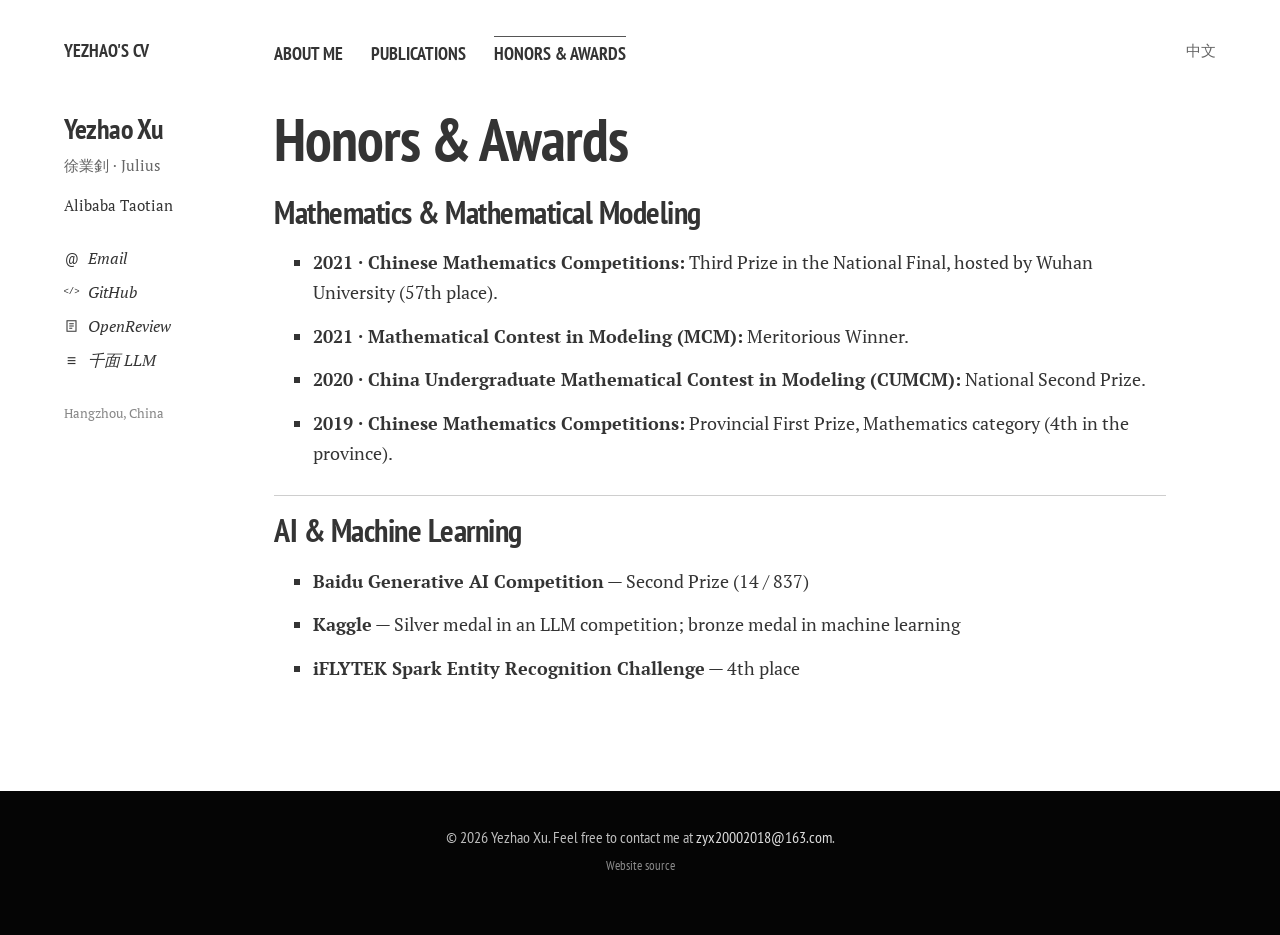
==== honors.html @ 86b39be3 "Match reference CV typography and add mathematics competition honors" ====
<!doctype html>
<html lang="en">
<head>
<meta charset="utf-8"><meta name="viewport" content="width=device-width, initial-scale=1">
<meta name="theme-color" content="#ffffff">
<title>Honors & Awards | Yezhao Xu</title>
<meta name="description" content="Yezhao Xu (Julius), Alibaba Taotian. Agentic AI, LLM post-training, and tool use. Nanjing University alumnus.">
<meta property="og:title" content="Yezhao Xu | Academic Homepage"><meta property="og:type" content="website"><meta property="og:url" content="https://pkcontinue.github.io/honors.html">
<link rel="canonical" href="https://pkcontinue.github.io/honors.html"><link rel="icon" href="assets/favicon.svg" type="image/svg+xml">
<link rel="stylesheet" href="style.css?v=cv-4"><script src="script.js?v=cv-4" defer></script>
</head>
<body data-page="honors"><a class="skip" href="#main">Skip to content</a>
<header class="masthead"><div class="masthead-inner"><a class="site-name" href="index.html">YEZHAO'S CV</a><nav aria-label="Main navigation"><a href="index.html" data-page-link="about" data-i18n="navAbout">About Me</a><a href="publications.html" data-page-link="publications" data-i18n="navPapers">Publications</a><a href="honors.html" data-page-link="honors" aria-current="page" data-i18n="navHonors">Honors & Awards</a></nav><button class="language-toggle" type="button" aria-label="切换到中文">中文</button></div></header>
<div class="layout"><aside class="profile" aria-label="Personal information"><h2 class="profile-name">Yezhao Xu</h2><p class="native-name">徐業釗 · Julius</p><p class="affiliation" data-i18n="affiliation">Alibaba Taotian</p>
<ul class="profile-links"><li><span class="link-icon" aria-hidden="true">@</span><a href="mailto:zyx20002018@163.com">Email</a></li><li><span class="link-icon code-icon" aria-hidden="true">&lt;/&gt;</span><a href="https://github.com/pkcontinue" target="_blank" rel="noopener noreferrer">GitHub</a></li><li><svg class="link-icon" viewBox="0 0 20 20" aria-hidden="true"><path d="M4 3h12v14H4zM7 7h6M7 10h6M7 13h4"/></svg><a href="https://openreview.net/profile?id=%7EYezhao_xu2" target="_blank" rel="noopener noreferrer">OpenReview</a></li><li><span class="link-icon" aria-hidden="true">≡</span><a href="https://github.com/pkcontinue/thousand-faces-of-llm" target="_blank" rel="noopener noreferrer">千面 LLM</a></li></ul><p class="profile-location" data-i18n="location">Hangzhou, China</p></aside><main id="main"><section id="honors"><h1 class="page-title" data-i18n="awardsTitle">Honors & Awards</h1></section>
<section id="math-awards"><h2 data-i18n="mathAwardsTitle">Mathematics & Mathematical Modeling</h2><ul class="award-list">
<li data-i18n="math2021"><strong>2021 · Chinese Mathematics Competitions:</strong> Third Prize in the National Final, hosted by Wuhan University (57th place).</li>
<li data-i18n="mcm2021"><strong>2021 · Mathematical Contest in Modeling (MCM):</strong> Meritorious Winner.</li>
<li data-i18n="cumcm2020"><strong>2020 · China Undergraduate Mathematical Contest in Modeling (CUMCM):</strong> National Second Prize.</li>
<li data-i18n="math2019"><strong>2019 · Chinese Mathematics Competitions:</strong> Provincial First Prize, Mathematics category (4th in the province).</li>
</ul></section><section id="ai-awards"><h2 data-i18n="aiAwardsTitle">AI & Machine Learning</h2><ul class="award-list">
<li data-i18n="award1"><strong>Baidu Generative AI Competition</strong> — Second Prize (14 / 837)</li><li data-i18n="award2"><strong>Kaggle</strong> — Silver medal in an LLM competition; bronze medal in machine learning</li><li data-i18n="award3"><strong>iFLYTEK Spark Entity Recognition Challenge</strong> — 4th place</li></ul></section></main></div><footer>© <span id="year">2026</span> Yezhao Xu. <span data-i18n="footerContact">Feel free to contact me at</span> <a href="mailto:zyx20002018@163.com">zyx20002018@163.com</a>.<br><a class="source-link" href="https://github.com/pkcontinue/pkcontinue.github.io" target="_blank" rel="noopener noreferrer" data-i18n="source">Website source</a></footer></body></html>
---- style.css ----
@font-face {
  font-family: 'PT Sans Narrow';
  font-style: normal;
  font-weight: 400;
  font-display: swap;
  src: url(assets/fonts/cv-font-0.ttf) format('truetype');
}
@font-face {
  font-family: 'PT Sans Narrow';
  font-style: normal;
  font-weight: 700;
  font-display: swap;
  src: url(assets/fonts/cv-font-1.ttf) format('truetype');
}
@font-face {
  font-family: 'PT Serif';
  font-style: italic;
  font-weight: 400;
  font-display: swap;
  src: url(assets/fonts/cv-font-2.ttf) format('truetype');
}
@font-face {
  font-family: 'PT Serif';
  font-style: normal;
  font-weight: 400;
  font-display: swap;
  src: url(assets/fonts/cv-font-3.ttf) format('truetype');
}
@font-face {
  font-family: 'PT Serif';
  font-style: normal;
  font-weight: 700;
  font-display: swap;
  src: url(assets/fonts/cv-font-4.ttf) format('truetype');
}
:root{--text:#343434;--muted:#727272;--line:#cecece;--serif:'PT Serif',Georgia,'Songti SC',serif;--heading:'PT Sans Narrow','Arial Narrow','PingFang SC',sans-serif}
*{box-sizing:border-box}html{scroll-behavior:smooth}body{margin:0;background:#fff;color:var(--text);font:18px/1.65 var(--serif);-webkit-font-smoothing:antialiased}a{color:inherit;text-decoration:none;border-bottom:1px dotted #aaa}a:hover{color:#000;border-bottom-color:#222}a:focus-visible,button:focus-visible{outline:2px solid #555;outline-offset:5px}strong{font-weight:700}::selection{background:#e6e6e6}.skip{position:fixed;top:-100px;left:15px;background:white;padding:8px;z-index:20}.skip:focus{top:10px}.masthead-inner{max-width:1210px;margin:0 auto;min-height:101px;display:grid;grid-template-columns:180px minmax(0,1fr) auto;gap:50px;align-items:center;font-family:var(--heading);font-weight:700}.site-name{border:0;font-size:18px;white-space:nowrap}nav{display:flex;gap:28px;align-items:center}nav a{text-transform:uppercase;font-size:18px;line-height:1.3;border:0;padding-top:5px;border-top:1px solid transparent}nav a[aria-current=page]{border-top-color:#555}nav a:hover{border-top-color:#555}.language-toggle{border:0;background:none;padding:5px 0;font:15px var(--heading);color:#666;cursor:pointer}.layout{max-width:1210px;margin:0 auto;display:grid;grid-template-columns:180px minmax(0,1fr);gap:50px;padding-bottom:80px;min-height:calc(100vh - 245px)}.profile{align-self:start;padding-top:13px}.profile-name{font:700 28px/1.1 var(--heading);margin:0 0 8px;padding:0;border:0}.native-name{font-size:15px;margin:0 0 15px;color:#666}.affiliation{font-size:15px;margin:0 0 24px}.profile-links{padding:0;margin:0;list-style:none;font-size:16px;font-style:italic}.profile-links li{display:flex;align-items:center;gap:9px;min-height:34px}.profile-links a{border:0}.profile-links a:hover{text-decoration:underline}.link-icon{width:15px;height:16px;flex-shrink:0;display:inline-flex;align-items:center;justify-content:center;font:16px/1 var(--heading)}.code-icon{font:9px monospace}svg.link-icon{fill:none;stroke:currentColor;stroke-width:1.4}.profile-location{font-size:13px;color:#888;margin:26px 0 0}main{min-width:0;max-width:892px}section{margin:0 0 27px}section+section{border-top:1px solid var(--line);padding-top:17px}.page-title{font:700 60px/1 var(--heading);letter-spacing:-1px;margin:8px 0 10px}h2{font:700 36px/1.1 var(--heading);margin:0 0 18px;letter-spacing:-.5px}p{margin:0 0 12px}section>p:last-child{margin-bottom:0}.contact-line{font-size:18px}.interest-list,.award-list{list-style-type:square;margin:0;padding-left:39px}.interest-list li{margin:0}.record{display:grid;grid-template-columns:155px minmax(0,1fr);gap:14px;margin:0 0 14px}.record:last-child{margin-bottom:0}.record-date{font-size:16px;font-weight:700}.record h3{font:700 18px/1.65 var(--serif);margin:0}.record p{font-size:17px;margin:0}.section-note{font-size:15px;color:#777;margin:19px 0 28px}.publication{margin:0 0 30px}.publication:last-child{margin-bottom:0}.publication h3{font:700 20px/1.5 var(--serif);margin:0 0 8px}.publication h3 a{border-bottom:1px dotted #aaa}.authors{font-size:16px;line-height:1.65;margin:0 0 7px}.paper-meta{font-size:15px;color:#666;margin:0}.paper-links{margin-left:12px;white-space:nowrap}.paper-links a{border:0}.paper-links a:hover{text-decoration:underline}.paper-links a+a{margin-left:5px}.award-list li{margin:0 0 14px}.award-list li:last-child{margin-bottom:0}#honors{margin-bottom:26px}#math-awards{border-top:0;padding-top:0}#math-awards h2,#ai-awards h2{font-size:32px}footer{background:#050505;color:#bdbdbd;text-align:center;padding:33px 20px 30px;min-height:144px;font:16px/1.7 var(--heading)}footer a{border:0;color:#ddd}footer a:hover{color:#fff;text-decoration:underline}.source-link{font-size:13px;color:#8b8b8b}html[lang=zh-CN] body{font-family:'PT Serif','Songti SC','SimSun',serif}html[lang=zh-CN] .page-title{font-size:47px;line-height:1.3}html[lang=zh-CN] h2{font-size:31px;line-height:1.4}html[lang=zh-CN] nav a{font-size:17px}
@media(max-width:1300px){.masthead-inner,.layout{margin-left:5%;margin-right:5%}.masthead-inner,.layout{grid-template-columns:170px minmax(0,1fr);gap:40px}.masthead-inner{grid-template-columns:170px minmax(0,1fr) auto;gap:40px}}
@media(max-width:900px){.masthead-inner,.layout{margin-left:30px;margin-right:30px;grid-template-columns:150px minmax(0,1fr);gap:28px}.masthead-inner{grid-template-columns:150px minmax(0,1fr) auto;gap:28px}nav{gap:18px}nav a{font-size:16px}.page-title{font-size:52px}h2{font-size:32px}.record{grid-template-columns:1fr;gap:1px}.record-date{font-size:15px}body{font-size:17px}.contact-line{font-size:17px}}
@media(max-width:680px){.masthead-inner{display:flex;flex-wrap:wrap;gap:0;min-height:100px;margin:0 24px;padding:17px 0 16px}.site-name{width:calc(100% - 45px);order:0}.language-toggle{order:1;width:45px;text-align:right}nav{order:2;width:100%;gap:22px;padding-top:12px}nav a{font-size:15px}html[lang=zh-CN] nav a{font-size:16px}.layout{display:block;margin:0 24px;padding-bottom:40px;min-height:calc(100vh - 244px)}.profile{padding:14px 0 21px;margin-bottom:26px;border-bottom:1px solid #ddd}.profile-name{font-size:26px}.native-name{margin-bottom:6px}.affiliation{font-size:14px;margin-bottom:10px}.profile-links{display:flex;flex-wrap:wrap;gap:4px 20px;font-size:14px}.profile-links li{min-height:24px}.profile-location{display:none}.page-title{font-size:46px;margin-top:0;margin-bottom:17px}.contact-line{font-size:16px}body{font-size:16px;line-height:1.75}h2{font-size:30px}.record h3{font-size:16px}.record p{font-size:15px}.record-date{font-size:14px}.interest-list,.award-list{padding-left:23px}.publication h3{font-size:18px}.authors{font-size:14px}.paper-meta,.section-note{font-size:13px}.paper-links{margin-left:8px}.award-list li{margin-bottom:16px}#math-awards h2,#ai-awards h2{font-size:28px}html[lang=zh-CN] .page-title{font-size:36px}html[lang=zh-CN] h2{font-size:27px}footer{font-size:14px}}
@media(max-width:370px){.masthead-inner,.layout{margin-left:19px;margin-right:19px}nav{gap:17px}nav a{font-size:14px}.profile-links{gap:4px 15px}.page-title{font-size:42px}.paper-links{display:block;margin-left:0}}
@media(prefers-reduced-motion:reduce){html{scroll-behavior:auto}}
@media print{.masthead,.profile,footer{display:none}.layout{display:block;margin:0;padding:0;min-height:0}main{max-width:none}body{font-size:12px}.page-title{font-size:32px}h2{font-size:24px}.record,.publication{break-inside:avoid}.record h3,.publication h3{font-size:14px}.authors,.record p,.award-list{font-size:12px}}
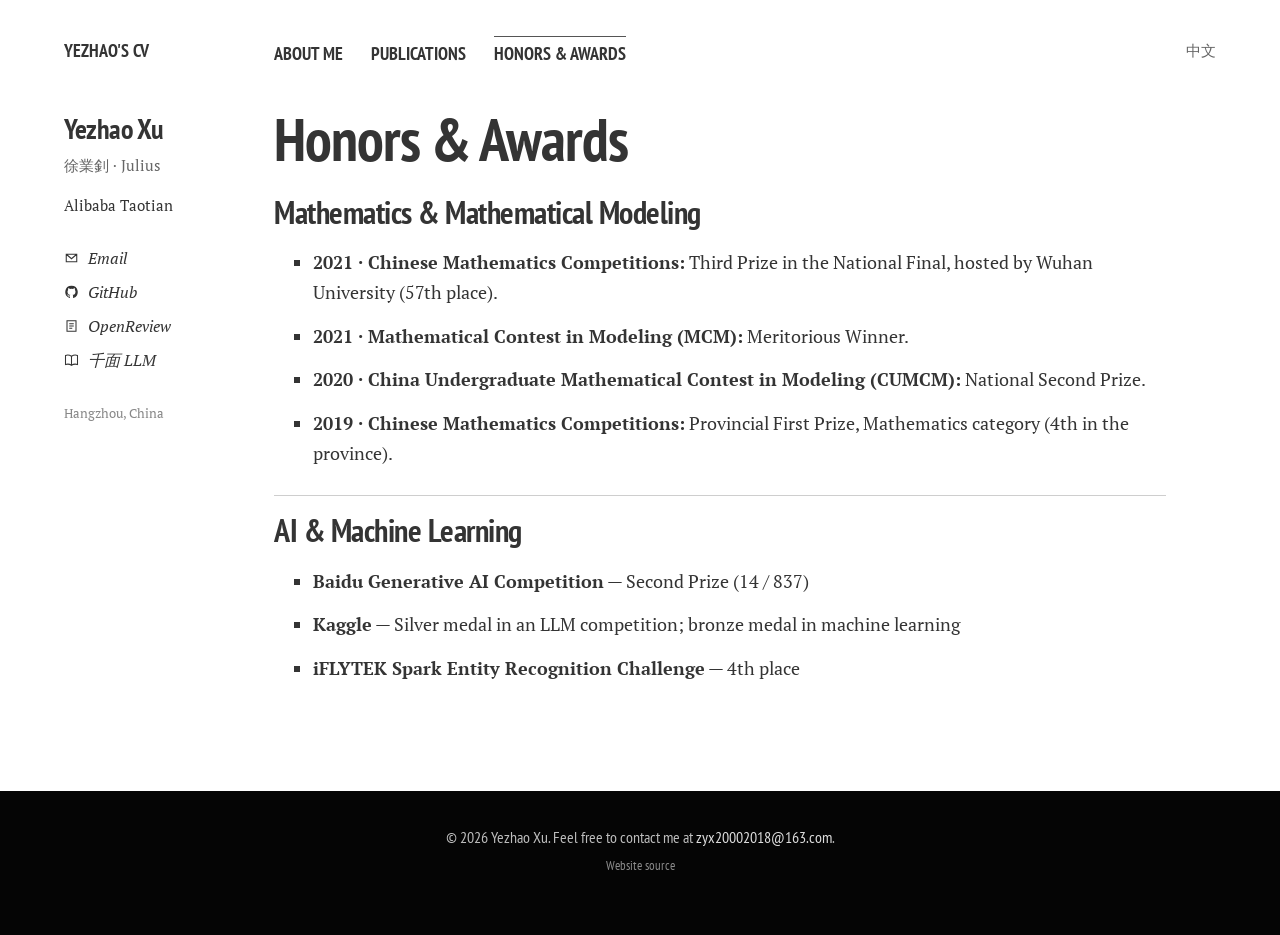
==== commit aedf4b0a: "Polish paper presentation, citation copying, and mobile navigation" ====
--- a/honors.html
+++ b/honors.html
@@ -4,15 +4,16 @@
 <meta charset="utf-8"><meta name="viewport" content="width=device-width, initial-scale=1">
 <meta name="theme-color" content="#ffffff">
 <title>Honors & Awards | Yezhao Xu</title>
-<meta name="description" content="Yezhao Xu (Julius), Alibaba Taotian. Agentic AI, LLM post-training, and tool use. Nanjing University alumnus.">
-<meta property="og:title" content="Yezhao Xu | Academic Homepage"><meta property="og:type" content="website"><meta property="og:url" content="https://pkcontinue.github.io/honors.html">
+<meta name="description" content="Mathematics, mathematical modeling, and AI competition awards of Yezhao Xu (Julius).">
+<meta property="og:title" content="Honors & Awards | Yezhao Xu"><meta property="og:type" content="website"><meta property="og:url" content="https://pkcontinue.github.io/honors.html">
+<meta property="og:description" content="Mathematics, mathematical modeling, and AI competition awards of Yezhao Xu (Julius)."><meta property="og:image" content="https://pkcontinue.github.io/assets/share-preview.png"><meta property="og:image:width" content="1200"><meta property="og:image:height" content="630"><meta property="og:image:alt" content="Yezhao Xu, Julius — Academic Homepage"><meta name="twitter:card" content="summary_large_image">
 <link rel="canonical" href="https://pkcontinue.github.io/honors.html"><link rel="icon" href="assets/favicon.svg" type="image/svg+xml">
-<link rel="stylesheet" href="style.css?v=cv-4"><script src="script.js?v=cv-4" defer></script>
+<link rel="stylesheet" href="style.css?v=cv-5"><script src="script.js?v=cv-5" defer></script>
 </head>
 <body data-page="honors"><a class="skip" href="#main">Skip to content</a>
 <header class="masthead"><div class="masthead-inner"><a class="site-name" href="index.html">YEZHAO'S CV</a><nav aria-label="Main navigation"><a href="index.html" data-page-link="about" data-i18n="navAbout">About Me</a><a href="publications.html" data-page-link="publications" data-i18n="navPapers">Publications</a><a href="honors.html" data-page-link="honors" aria-current="page" data-i18n="navHonors">Honors & Awards</a></nav><button class="language-toggle" type="button" aria-label="切换到中文">中文</button></div></header>
 <div class="layout"><aside class="profile" aria-label="Personal information"><h2 class="profile-name">Yezhao Xu</h2><p class="native-name">徐業釗 · Julius</p><p class="affiliation" data-i18n="affiliation">Alibaba Taotian</p>
-<ul class="profile-links"><li><span class="link-icon" aria-hidden="true">@</span><a href="mailto:zyx20002018@163.com">Email</a></li><li><span class="link-icon code-icon" aria-hidden="true">&lt;/&gt;</span><a href="https://github.com/pkcontinue" target="_blank" rel="noopener noreferrer">GitHub</a></li><li><svg class="link-icon" viewBox="0 0 20 20" aria-hidden="true"><path d="M4 3h12v14H4zM7 7h6M7 10h6M7 13h4"/></svg><a href="https://openreview.net/profile?id=%7EYezhao_xu2" target="_blank" rel="noopener noreferrer">OpenReview</a></li><li><span class="link-icon" aria-hidden="true">≡</span><a href="https://github.com/pkcontinue/thousand-faces-of-llm" target="_blank" rel="noopener noreferrer">千面 LLM</a></li></ul><p class="profile-location" data-i18n="location">Hangzhou, China</p></aside><main id="main"><section id="honors"><h1 class="page-title" data-i18n="awardsTitle">Honors & Awards</h1></section>
+<ul class="profile-links"><li><svg class="link-icon" viewBox="0 0 20 20" aria-hidden="true"><path d="M3 5h14v10H3zM3 5l7 6 7-6"/></svg><a href="mailto:zyx20002018@163.com">Email</a></li><li><svg class="link-icon github-icon" viewBox="0 0 24 24" aria-hidden="true"><path d="M12 2a10 10 0 0 0-3.16 19.49c.5.09.68-.22.68-.48v-1.86c-2.78.6-3.37-1.18-3.37-1.18-.45-1.16-1.11-1.46-1.11-1.46-.91-.62.07-.61.07-.61 1 .07 1.53 1.03 1.53 1.03.89 1.53 2.34 1.09 2.91.83.09-.65.35-1.09.63-1.34-2.22-.25-4.55-1.11-4.55-4.95 0-1.09.39-1.99 1.03-2.68-.1-.25-.45-1.27.1-2.64 0 0 .84-.27 2.75 1.03a9.57 9.57 0 0 1 5 0c1.91-1.3 2.75-1.03 2.75-1.03.55 1.37.2 2.39.1 2.64.64.69 1.03 1.59 1.03 2.68 0 3.85-2.34 4.69-4.57 4.94.36.31.68.92.68 1.85v2.75c0 .27.18.58.69.48A10 10 0 0 0 12 2Z"/></svg><a href="https://github.com/pkcontinue" target="_blank" rel="noopener noreferrer">GitHub</a></li><li><svg class="link-icon" viewBox="0 0 20 20" aria-hidden="true"><path d="M4 3h12v14H4zM7 7h6M7 10h6M7 13h4"/></svg><a href="https://openreview.net/profile?id=%7EYezhao_xu2" target="_blank" rel="noopener noreferrer">OpenReview</a></li><li><svg class="link-icon" viewBox="0 0 20 20" aria-hidden="true"><path d="M10 5c-3-2-6-2-8-1v12c3-1 5-1 8 1 3-2 5-2 8-1V4c-2-1-5-1-8 1Zm0 0v12"/></svg><a href="https://github.com/pkcontinue/thousand-faces-of-llm" target="_blank" rel="noopener noreferrer">千面 LLM</a></li></ul><p class="profile-location" data-i18n="location">Hangzhou, China</p></aside><main id="main"><section id="honors"><h1 class="page-title" data-i18n="awardsTitle">Honors & Awards</h1></section>
 <section id="math-awards"><h2 data-i18n="mathAwardsTitle">Mathematics & Mathematical Modeling</h2><ul class="award-list">
 <li data-i18n="math2021"><strong>2021 · Chinese Mathematics Competitions:</strong> Third Prize in the National Final, hosted by Wuhan University (57th place).</li>
 <li data-i18n="mcm2021"><strong>2021 · Mathematical Contest in Modeling (MCM):</strong> Meritorious Winner.</li>
--- a/style.css
+++ b/style.css
@@ -41,3 +41,8 @@
 @media(max-width:370px){.masthead-inner,.layout{margin-left:19px;margin-right:19px}nav{gap:17px}nav a{font-size:14px}.profile-links{gap:4px 15px}.page-title{font-size:42px}.paper-links{display:block;margin-left:0}}
 @media(prefers-reduced-motion:reduce){html{scroll-behavior:auto}}
 @media print{.masthead,.profile,footer{display:none}.layout{display:block;margin:0;padding:0;min-height:0}main{max-width:none}body{font-size:12px}.page-title{font-size:32px}h2{font-size:24px}.record,.publication{break-inside:avoid}.record h3,.publication h3{font-size:14px}.authors,.record p,.award-list{font-size:12px}}
+
+/* Final reading and interaction refinements. */
+.profile{position:sticky;top:30px}svg.github-icon{fill:currentColor;stroke:none}.profile-links a:focus-visible{outline-offset:3px}.publication-group{font-size:27px;letter-spacing:0;margin:29px 0 21px;padding-top:16px;border-top:1px solid var(--line)}.publication-group span{font-weight:400;color:#777;font-size:21px;margin-left:9px}.publication h3{font-size:21px;line-height:1.45}.publication h3 a{border:0}.publication h3 a:hover{text-decoration:underline;text-decoration-thickness:1px;text-underline-offset:4px}.publication+.publication{padding-top:23px;border-top:1px solid #e9e9e9}.paper-summary{font-size:16px;line-height:1.6;margin:8px 0 11px;color:#666}.authors{font-size:15px;color:#696969}.authors strong{color:#222}.paper-meta{font-size:14px;margin-top:8px}.paper-links{display:inline-flex;flex-wrap:wrap;gap:12px;align-items:center}.paper-links a+a{margin-left:0}.citation-button{border:0;padding:0;background:none;color:inherit;font:inherit;cursor:pointer}.citation-button:hover{text-decoration:underline}.manuscript-group{margin-top:32px}.manuscript h3{font-size:19px;font-weight:400}.section-note strong{font-weight:400;color:#444}.citation-fallback{margin:24px 0;padding:18px;border:1px solid #ccc;font-size:15px}.citation-fallback[hidden]{display:none}.citation-fallback label{display:block;margin-bottom:8px}.citation-fallback textarea{box-sizing:border-box;width:100%;padding:12px;border:1px solid #aaa;background:#fafafa;color:#333;font:12px/1.6 monospace;resize:vertical}.citation-fallback button{font:15px var(--heading);margin-top:8px;cursor:pointer;border:1px solid #aaa;background:#fff;padding:5px 16px}#toast{position:fixed;bottom:24px;left:50%;transform:translateX(-50%);background:#333;color:#fff;padding:9px 18px;font:15px var(--heading);opacity:0;pointer-events:none;transition:opacity .15s;border-radius:3px;z-index:30}#toast.visible{opacity:1}html[lang=zh-CN] .paper-summary{line-height:1.8}.record-date{font-variant-numeric:tabular-nums}html[lang=zh-CN] .publication-group{font-size:25px}
+@media(max-width:680px){.masthead{position:sticky;top:0;background:#fff;z-index:10;border-bottom:1px solid #eee}.profile{position:static}body:not([data-page=about]) .profile{display:grid;grid-template-columns:1fr auto;align-items:baseline;gap:8px 12px;padding:15px 0 18px;margin-bottom:24px}body:not([data-page=about]) .profile-name{font-size:24px;margin:0}body:not([data-page=about]) .native-name{font-size:13px;margin:0}body:not([data-page=about]) .affiliation{display:none}body:not([data-page=about]) .profile-links{grid-column:1/-1;gap:4px 17px}.publication h3{font-size:18px}.paper-summary{font-size:14px}.authors{font-size:13px}.paper-meta{font-size:13px}.paper-links{display:flex;margin:8px 0 0;gap:18px}.citation-button,.paper-links a{min-height:30px;display:inline-flex;align-items:center}.publication-group{font-size:25px;margin-top:23px}.publication-group span{font-size:19px}.manuscript h3{font-size:17px}.section-note{font-size:13px;line-height:1.7}.masthead-inner{min-height:91px}html[lang=zh-CN] .publication-group{font-size:23px}}
+@media print{.citation-button,.citation-fallback,#toast{display:none!important}.profile{position:static}.publication-group{font-size:20px}.publication h3,.manuscript h3{font-size:15px}.paper-summary,.authors{font-size:12px}}
